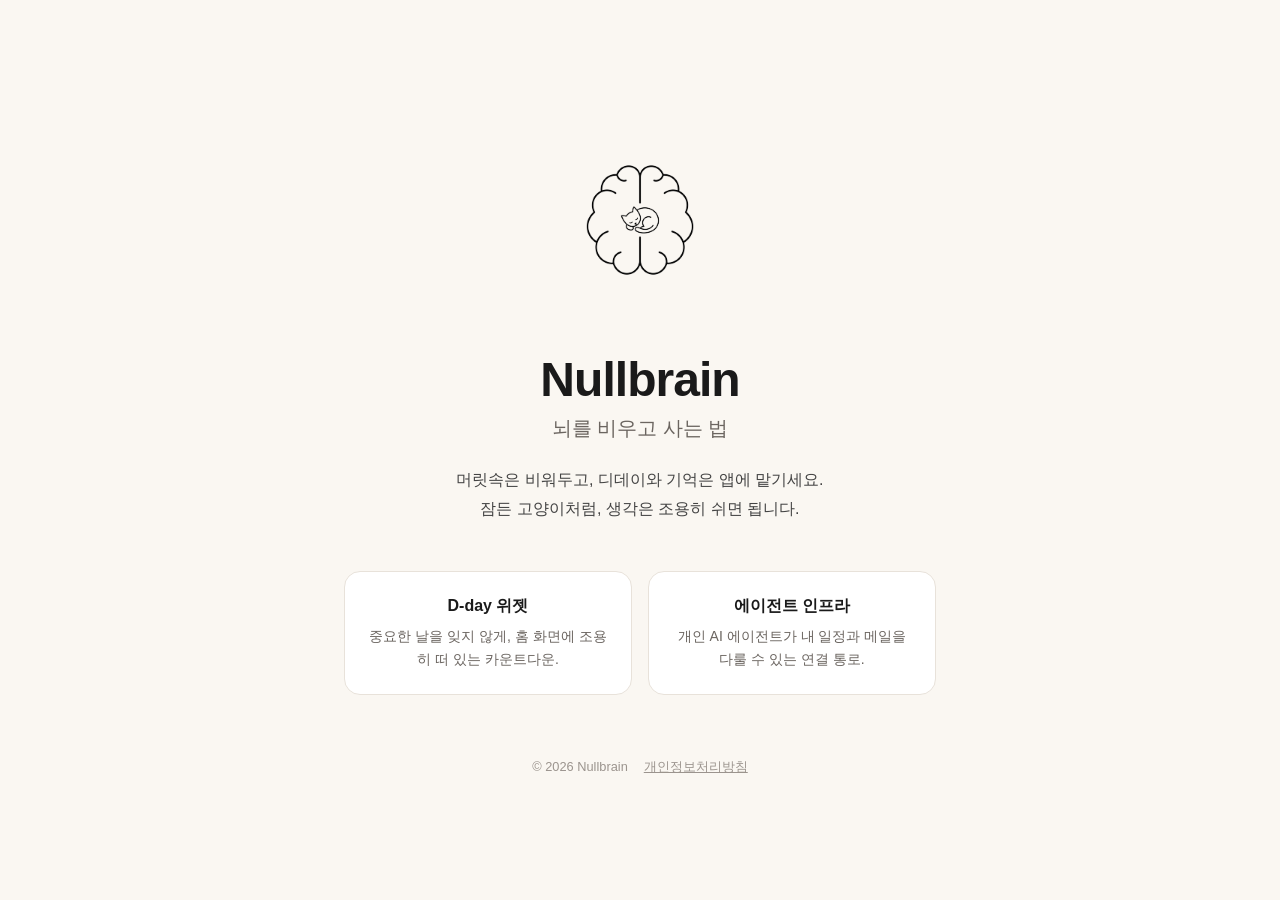
==== index.html @ 63441d7a "Nullbrain landing page (index, privacy, logo)" ====
<!DOCTYPE html>
<html lang="ko">
<head>
<meta charset="UTF-8">
<meta name="viewport" content="width=device-width, initial-scale=1.0">
<title>Nullbrain — 뇌적화</title>
<meta name="description" content="Nullbrain (뇌적화): 뇌를 비우고 사는 법. 개인용 D-day 위젯과 에이전트 인프라.">
<link rel="icon" href="/logo.png">
<link rel="stylesheet" href="/style.css">
</head>
<body>
<main>
  <img src="/logo.png" alt="Nullbrain logo — 뇌 안에 잠든 고양이" class="logo">
  <h1>Nullbrain</h1>
  <p class="tagline">뇌를 비우고 사는 법</p>
  <p class="desc">
    머릿속은 비워두고, 디데이와 기억은 앱에 맡기세요.<br>
    잠든 고양이처럼, 생각은 조용히 쉬면 됩니다.
  </p>
  <section class="features">
    <div class="feature">
      <h2>D-day 위젯</h2>
      <p>중요한 날을 잊지 않게, 홈 화면에 조용히 떠 있는 카운트다운.</p>
    </div>
    <div class="feature">
      <h2>에이전트 인프라</h2>
      <p>개인 AI 에이전트가 내 일정과 메일을 다룰 수 있는 연결 통로.</p>
    </div>
  </section>
  <footer>
    <span>© 2026 Nullbrain</span>
    <a href="/privacy.html">개인정보처리방침</a>
  </footer>
</main>
</body>
</html>
---- style.css ----
:root { color-scheme: light; }
* { margin: 0; padding: 0; box-sizing: border-box; }
body {
  font-family: -apple-system, "Apple SD Gothic Neo", "Noto Sans KR", sans-serif;
  background: #FAF7F2;
  color: #1A1A1A;
  min-height: 100vh;
  display: flex;
  align-items: center;
  justify-content: center;
}
main {
  max-width: 640px;
  padding: 64px 24px;
  text-align: center;
}
.logo { width: 192px; height: 192px; margin-bottom: 32px; }
h1 {
  font-size: 3rem;
  font-weight: 700;
  letter-spacing: -0.02em;
}
.tagline {
  margin-top: 8px;
  font-size: 1.25rem;
  color: #6B6560;
}
.desc {
  margin-top: 24px;
  font-size: 1rem;
  line-height: 1.8;
  color: #444;
}
.features {
  margin-top: 48px;
  display: grid;
  grid-template-columns: 1fr 1fr;
  gap: 16px;
}
.feature {
  background: #FFFFFF;
  border: 1px solid #E8E2DA;
  border-radius: 16px;
  padding: 24px;
}
.feature h2 { font-size: 1rem; margin-bottom: 8px; }
.feature p { font-size: 0.875rem; color: #6B6560; line-height: 1.6; }
footer {
  margin-top: 64px;
  font-size: 0.8rem;
  color: #9B948E;
  display: flex;
  gap: 16px;
  justify-content: center;
}
footer a { color: #9B948E; }
@media (max-width: 480px) { .features { grid-template-columns: 1fr; } }

/* privacy page */
main.policy { text-align: left; max-width: 640px; }
main.policy h1 { font-size: 1.75rem; margin-bottom: 4px; }
main.policy .updated { color: #9B948E; font-size: 0.85rem; margin-bottom: 32px; }
main.policy section { margin-bottom: 24px; }
main.policy h2 { font-size: 1.05rem; margin-bottom: 8px; }
main.policy p { color: #444; line-height: 1.7; font-size: 0.95rem; }
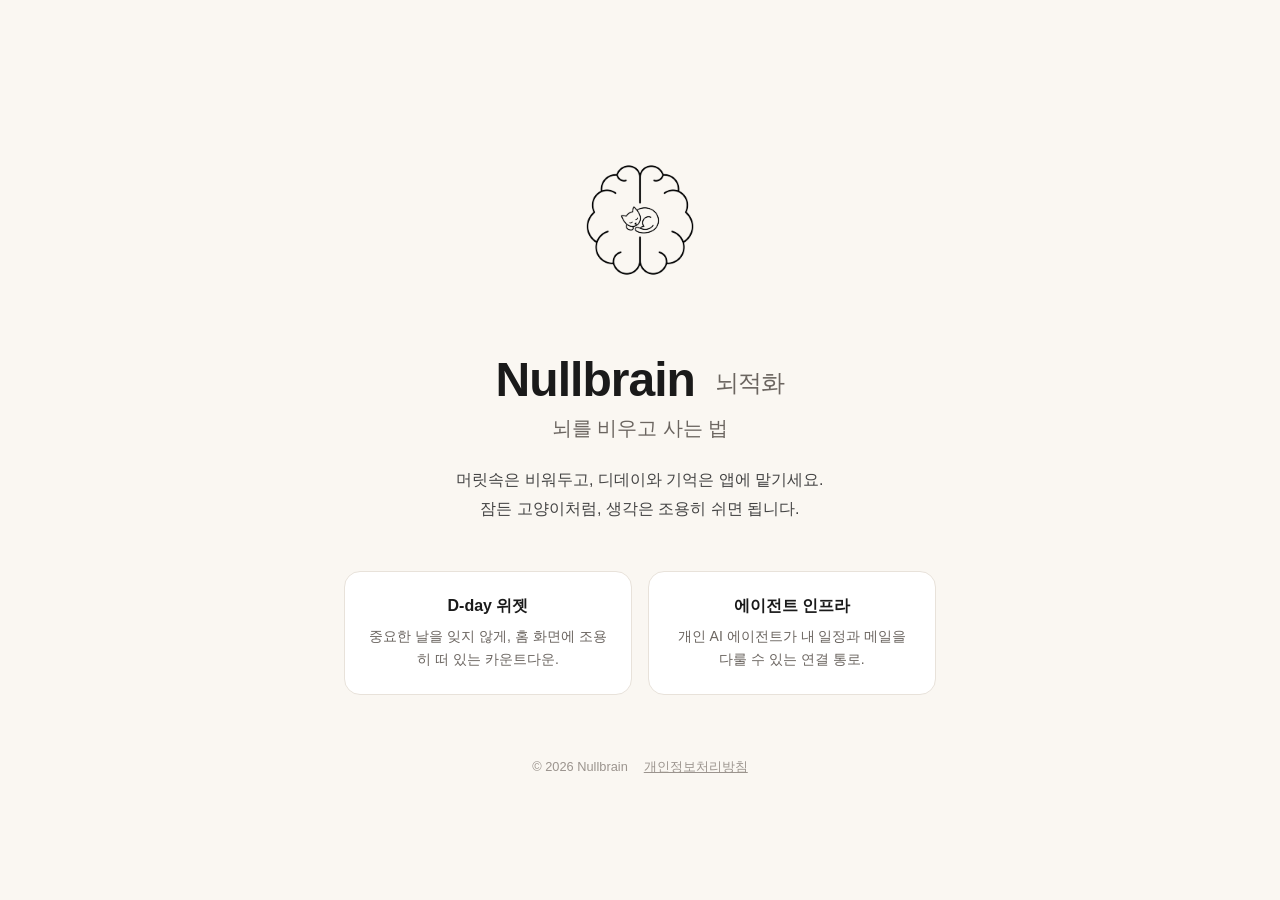
==== commit 2557bb60: "add Korean app name (뇌적화) to homepage" ====
--- a/index.html
+++ b/index.html
@@ -3,7 +3,7 @@
 <head>
 <meta charset="UTF-8">
 <meta name="viewport" content="width=device-width, initial-scale=1.0">
-<title>Nullbrain — 뇌적화</title>
+<title>Nullbrain (뇌적화) — 뇌를 비우고 사는 법</title>
 <meta name="description" content="Nullbrain (뇌적화): 뇌를 비우고 사는 법. 개인용 D-day 위젯과 에이전트 인프라.">
 <link rel="icon" href="/logo.png">
 <link rel="stylesheet" href="/style.css">
@@ -11,7 +11,7 @@
 <body>
 <main>
   <img src="/logo.png" alt="Nullbrain logo — 뇌 안에 잠든 고양이" class="logo">
-  <h1>Nullbrain</h1>
+  <h1>Nullbrain <span class="kr">뇌적화</span></h1>
   <p class="tagline">뇌를 비우고 사는 법</p>
   <p class="desc">
     머릿속은 비워두고, 디데이와 기억은 앱에 맡기세요.<br>
--- a/style.css
+++ b/style.css
@@ -63,3 +63,5 @@
 main.policy section { margin-bottom: 24px; }
 main.policy h2 { font-size: 1.05rem; margin-bottom: 8px; }
 main.policy p { color: #444; line-height: 1.7; font-size: 0.95rem; }
+
+h1 .kr { font-size: 0.5em; font-weight: 500; color: #6B6560; margin-left: 8px; vertical-align: middle; }
